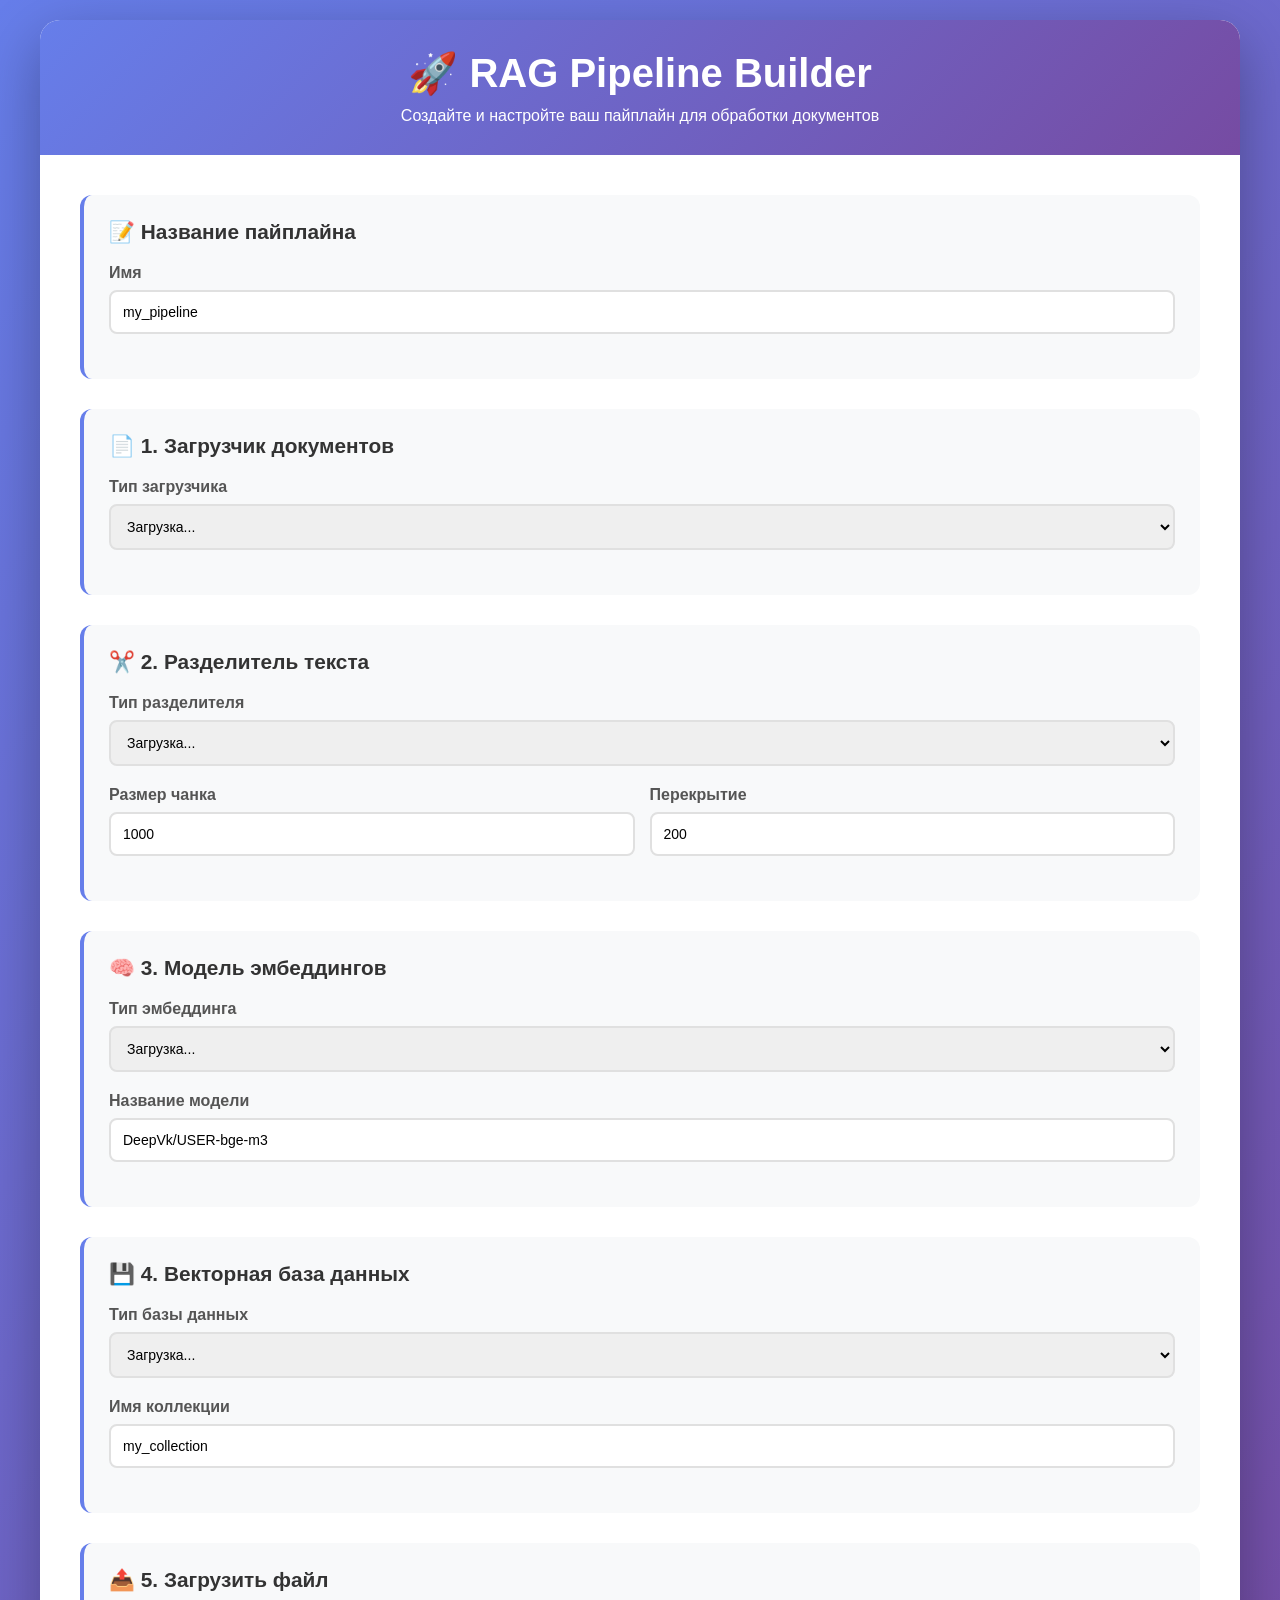
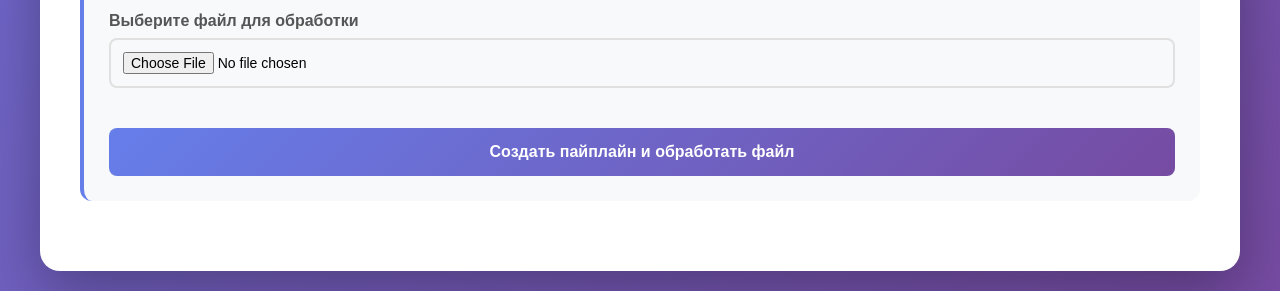
==== index.html @ 28cb011a "added simple web gui" ====
<!DOCTYPE html>
<html lang="ru">
<head>
    <meta charset="UTF-8">
    <meta name="viewport" content="width=device-width, initial-scale=1.0">
    <title>RAG Pipeline Builder</title>
    <style>
        * {
            margin: 0;
            padding: 0;
            box-sizing: border-box;
        }

        body {
            font-family: -apple-system, BlinkMacSystemFont, 'Segoe UI', Roboto, Oxygen, Ubuntu, Cantarell, sans-serif;
            background: linear-gradient(135deg, #667eea 0%, #764ba2 100%);
            min-height: 100vh;
            padding: 20px;
        }

        .container {
            max-width: 1200px;
            margin: 0 auto;
            background: white;
            border-radius: 20px;
            box-shadow: 0 20px 60px rgba(0,0,0,0.3);
            overflow: hidden;
        }

        .header {
            background: linear-gradient(135deg, #667eea 0%, #764ba2 100%);
            color: white;
            padding: 30px;
            text-align: center;
        }

        .header h1 {
            font-size: 2.5em;
            margin-bottom: 10px;
        }

        .content {
            padding: 40px;
        }

        .section {
            margin-bottom: 30px;
            padding: 25px;
            background: #f8f9fa;
            border-radius: 12px;
            border-left: 4px solid #667eea;
        }

        .section h2 {
            color: #333;
            margin-bottom: 20px;
            font-size: 1.3em;
        }

        .form-group {
            margin-bottom: 20px;
        }

        label {
            display: block;
            margin-bottom: 8px;
            font-weight: 600;
            color: #555;
        }

        select, input[type="text"], input[type="number"], input[type="file"] {
            width: 100%;
            padding: 12px;
            border: 2px solid #e0e0e0;
            border-radius: 8px;
            font-size: 14px;
            transition: border-color 0.3s;
        }

        select:focus, input:focus {
            outline: none;
            border-color: #667eea;
        }

        .param-grid {
            display: grid;
            grid-template-columns: repeat(auto-fit, minmax(200px, 1fr));
            gap: 15px;
            margin-top: 15px;
        }

        button {
            background: linear-gradient(135deg, #667eea 0%, #764ba2 100%);
            color: white;
            border: none;
            padding: 15px 40px;
            font-size: 16px;
            font-weight: 600;
            border-radius: 8px;
            cursor: pointer;
            transition: transform 0.2s, box-shadow 0.2s;
            width: 100%;
            margin-top: 20px;
        }

        button:hover {
            transform: translateY(-2px);
            box-shadow: 0 5px 20px rgba(102, 126, 234, 0.4);
        }

        button:disabled {
            opacity: 0.5;
            cursor: not-allowed;
        }

        .progress-container {
            margin-top: 30px;
            display: none;
        }

        .progress-bar {
            width: 100%;
            height: 30px;
            background: #e0e0e0;
            border-radius: 15px;
            overflow: hidden;
            margin-bottom: 10px;
        }

        .progress-fill {
            height: 100%;
            background: linear-gradient(90deg, #667eea 0%, #764ba2 100%);
            width: 0%;
            transition: width 0.3s;
            display: flex;
            align-items: center;
            justify-content: center;
            color: white;
            font-weight: 600;
        }

        .status-message {
            padding: 15px;
            border-radius: 8px;
            margin-top: 10px;
        }

        .status-success {
            background: #d4edda;
            color: #155724;
            border: 1px solid #c3e6cb;
        }

        .status-error {
            background: #f8d7da;
            color: #721c24;
            border: 1px solid #f5c6cb;
        }

        .status-info {
            background: #d1ecf1;
            color: #0c5460;
            border: 1px solid #bee5eb;
        }

        .file-info {
            display: flex;
            align-items: center;
            gap: 10px;
            margin-top: 10px;
            padding: 10px;
            background: white;
            border-radius: 8px;
        }

        .stats {
            display: grid;
            grid-template-columns: repeat(auto-fit, minmax(150px, 1fr));
            gap: 15px;
            margin-top: 20px;
        }

        .stat-card {
            background: white;
            padding: 15px;
            border-radius: 8px;
            text-align: center;
        }

        .stat-value {
            font-size: 2em;
            font-weight: bold;
            color: #667eea;
        }

        .stat-label {
            color: #777;
            font-size: 0.9em;
            margin-top: 5px;
        }
    </style>
</head>
<body>
    <div class="container">
        <div class="header">
            <h1>🚀 RAG Pipeline Builder</h1>
            <p>Создайте и настройте ваш пайплайн для обработки документов</p>
        </div>

        <div class="content">
            <!-- Pipeline Name -->
            <div class="section">
                <h2>📝 Название пайплайна</h2>
                <div class="form-group">
                    <label>Имя</label>
                    <input type="text" id="pipelineName" value="my_pipeline" placeholder="Введите название">
                </div>
            </div>

            <!-- Loader -->
            <div class="section">
                <h2>📄 1. Загрузчик документов</h2>
                <div class="form-group">
                    <label>Тип загрузчика</label>
                    <select id="loaderType">
                        <option value="">Загрузка...</option>
                    </select>
                </div>
            </div>

            <!-- Splitter -->
            <div class="section">
                <h2>✂️ 2. Разделитель текста</h2>
                <div class="form-group">
                    <label>Тип разделителя</label>
                    <select id="splitterType">
                        <option value="">Загрузка...</option>
                    </select>
                </div>
                <div class="param-grid">
                    <div class="form-group">
                        <label>Размер чанка</label>
                        <input type="number" id="chunkSize" value="1000" min="100" max="4000">
                    </div>
                    <div class="form-group">
                        <label>Перекрытие</label>
                        <input type="number" id="chunkOverlap" value="200" min="0" max="1000">
                    </div>
                </div>
            </div>

            <!-- Embedding -->
            <div class="section">
                <h2>🧠 3. Модель эмбеддингов</h2>
                <div class="form-group">
                    <label>Тип эмбеддинга</label>
                    <select id="embeddingType">
                        <option value="">Загрузка...</option>
                    </select>
                </div>
                <div class="form-group">
                    <label>Название модели</label>
                    <input type="text" id="embeddingModel" value="DeepVk/USER-bge-m3">
                </div>
            </div>

            <!-- Database -->
            <div class="section">
                <h2>💾 4. Векторная база данных</h2>
                <div class="form-group">
                    <label>Тип базы данных</label>
                    <select id="databaseType">
                        <option value="">Загрузка...</option>
                    </select>
                </div>
                <div class="form-group">
                    <label>Имя коллекции</label>
                    <input type="text" id="collectionName" value="my_collection">
                </div>
            </div>

            <!-- File Upload -->
            <div class="section">
                <h2>📤 5. Загрузить файл</h2>
                <div class="form-group">
                    <label>Выберите файл для обработки</label>
                    <input type="file" id="fileInput" accept=".pdf,.txt,.md">
                    <div id="fileInfo" class="file-info" style="display: none;"></div>
                </div>
                <button id="processBtn" onclick="processPipeline()">
                    Создать пайплайн и обработать файл
                </button>
            </div>

            <!-- Progress -->
            <div class="progress-container" id="progressContainer">
                <h3>Обработка...</h3>
                <div class="progress-bar">
                    <div class="progress-fill" id="progressFill">0%</div>
                </div>
                <div id="statusMessage" class="status-message status-info"></div>
            </div>

            <!-- Results -->
            <div class="section" id="resultsSection" style="display: none;">
                <h2>✅ Результаты</h2>
                <div class="stats" id="stats"></div>
            </div>
        </div>
    </div>

    <script>
        const API_URL = 'http://localhost:8000';
        let pipelineId = null;

        // Load components on page load
        window.onload = async () => {
            await loadLoaders();
            await loadSplitters();
            await loadEmbeddings();
            await loadDatabases();
        };

        async function loadLoaders() {
            const response = await fetch(`${API_URL}/api/loaders`);
            const loaders = await response.json();
            const select = document.getElementById('loaderType');
            select.innerHTML = loaders.map(l => 
                `<option value="${l.id}">${l.name}</option>`
            ).join('');
        }

        async function loadSplitters() {
            const response = await fetch(`${API_URL}/api/splitters`);
            const splitters = await response.json();
            const select = document.getElementById('splitterType');
            select.innerHTML = splitters.map(s => 
                `<option value="${s.id}">${s.name}</option>`
            ).join('');
        }

        async function loadEmbeddings() {
            const response = await fetch(`${API_URL}/api/embeddings`);
            const embeddings = await response.json();
            const select = document.getElementById('embeddingType');
            select.innerHTML = embeddings.map(e => 
                `<option value="${e.id}">${e.name}</option>`
            ).join('');
        }

        async function loadDatabases() {
            const response = await fetch(`${API_URL}/api/databases`);
            const databases = await response.json();
            const select = document.getElementById('databaseType');
            select.innerHTML = databases.map(d => 
                `<option value="${d.id}">${d.name}</option>`
            ).join('');
        }

        // File input handler
        document.getElementById('fileInput').addEventListener('change', (e) => {
            const file = e.target.files[0];
            if (file) {
                const fileInfo = document.getElementById('fileInfo');
                fileInfo.style.display = 'flex';
                fileInfo.innerHTML = `
                    <span>📄 ${file.name}</span>
                    <span>${(file.size / 1024 / 1024).toFixed(2)} MB</span>
                `;
            }
        });

        async function processPipeline() {
            const file = document.getElementById('fileInput').files[0];
            if (!file) {
                alert('Пожалуйста, выберите файл');
                return;
            }

            // Disable button
            const btn = document.getElementById('processBtn');
            btn.disabled = true;

            try {
                // Create pipeline config
                const config = {
                    name: document.getElementById('pipelineName').value,
                    loader: {
                        type: document.getElementById('loaderType').value
                    },
                    splitter: {
                        type: document.getElementById('splitterType').value,
                        chunk_size: parseInt(document.getElementById('chunkSize').value),
                        chunk_overlap: parseInt(document.getElementById('chunkOverlap').value)
                    },
                    embedding: {
                        type: document.getElementById('embeddingType').value,
                        model_name: document.getElementById('embeddingModel').value,
                        device: 'cpu',
                        normalize_embeddings: true
                    },
                    database: {
                        type: document.getElementById('databaseType').value,
                        collection_name: document.getElementById('collectionName').value
                    }
                };

                // Create pipeline
                showStatus('Создание пайплайна...', 'info');
                const pipelineResp = await fetch(`${API_URL}/api/pipelines`, {
                    method: 'POST',
                    headers: { 'Content-Type': 'application/json' },
                    body: JSON.stringify(config)
                });
                const pipelineData = await pipelineResp.json();
                pipelineId = pipelineData.pipeline_id;

                // Upload file
                showStatus('Загрузка файла...', 'info');
                const formData = new FormData();
                formData.append('file', file);

                const uploadResp = await fetch(
                    `${API_URL}/api/pipelines/${pipelineId}/process`,
                    { method: 'POST', body: formData }
                );
                const uploadData = await uploadResp.json();
                const taskId = uploadData.task_id;

                // Poll for status
                await pollTaskStatus(taskId);

            } catch (error) {
                showStatus(`Ошибка: ${error.message}`, 'error');
                btn.disabled = false;
            }
        }

        async function pollTaskStatus(taskId) {
            const progressContainer = document.getElementById('progressContainer');
            progressContainer.style.display = 'block';

            const interval = setInterval(async () => {
                try {
                    const response = await fetch(`${API_URL}/api/tasks/${taskId}`);
                    const task = await response.json();

                    const progress = (task.progress || 0) * 100;
                    document.getElementById('progressFill').style.width = progress + '%';
                    document.getElementById('progressFill').textContent = Math.round(progress) + '%';

                    showStatus(task.message || 'Обработка...', 'info');

                    if (task.status === 'completed') {
                        clearInterval(interval);
                        showStatus('✅ Обработка завершена успешно!', 'success');
                        document.getElementById('processBtn').disabled = false;
                        showResults(task);
                    } else if (task.status === 'failed') {
                        clearInterval(interval);
                        showStatus(`❌ Ошибка: ${task.error}`, 'error');
                        document.getElementById('processBtn').disabled = false;
                    }
                } catch (error) {
                    clearInterval(interval);
                    showStatus(`Ошибка получения статуса: ${error.message}`, 'error');
                    document.getElementById('processBtn').disabled = false;
                }
            }, 1000);
        }

        function showStatus(message, type) {
            const statusEl = document.getElementById('statusMessage');
            statusEl.textContent = message;
            statusEl.className = `status-message status-${type}`;
        }

        function showResults(task) {
            const resultsSection = document.getElementById('resultsSection');
            resultsSection.style.display = 'block';
            
            const statsEl = document.getElementById('stats');
            statsEl.innerHTML = `
                <div class="stat-card">
                    <div class="stat-value">✓</div>
                    <div class="stat-label">Успешно</div>
                </div>
                <div class="stat-card">
                    <div class="stat-value" id="pipelineIdStat">${pipelineId.substring(0, 8)}...</div>
                    <div class="stat-label">Pipeline ID</div>
                </div>
            `;
        }
    </script>
</body>
</html>
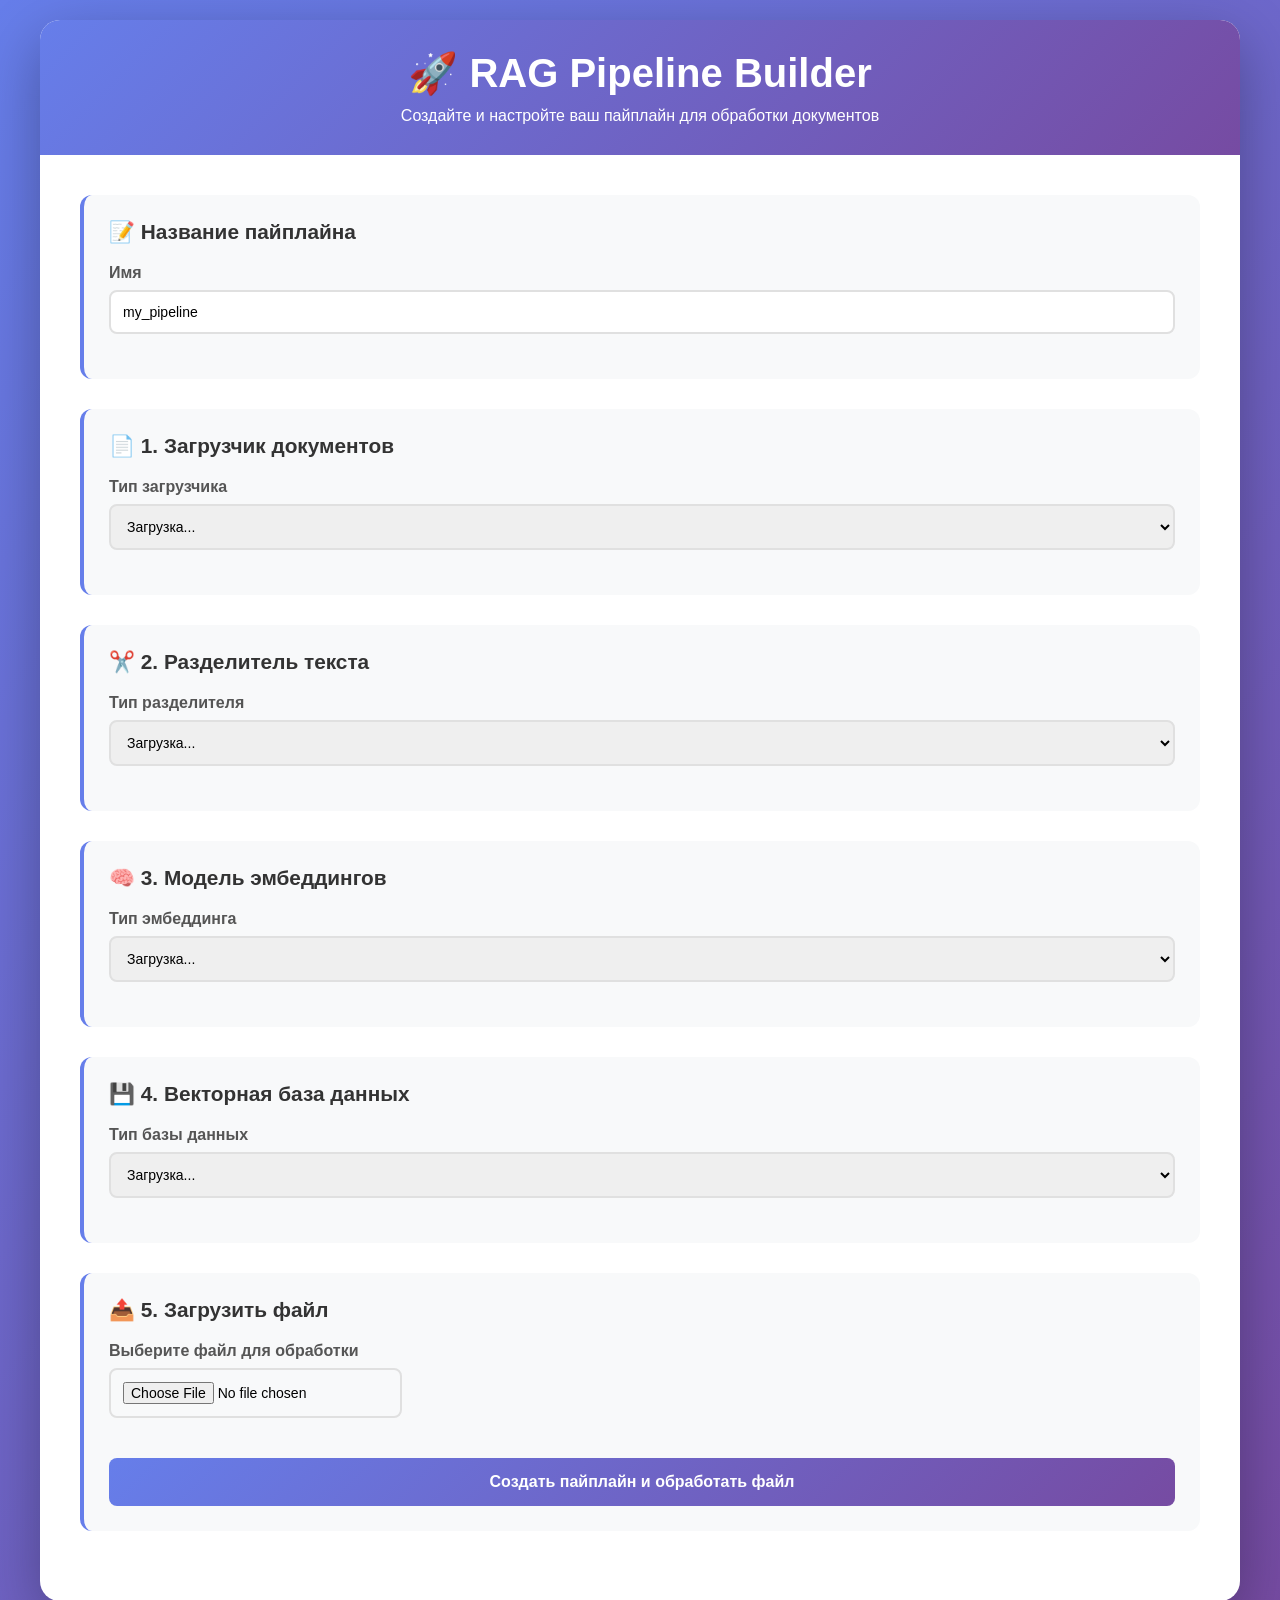
==== commit 095af486: "added dynamic configuration update while changing object" ====
--- a/index.html
+++ b/index.html
@@ -1,5 +1,6 @@
 <!DOCTYPE html>
 <html lang="ru">
+
 <head>
     <meta charset="UTF-8">
     <meta name="viewport" content="width=device-width, initial-scale=1.0">
@@ -23,7 +24,7 @@
             margin: 0 auto;
             background: white;
             border-radius: 20px;
-            box-shadow: 0 20px 60px rgba(0,0,0,0.3);
+            box-shadow: 0 20px 60px rgba(0, 0, 0, 0.3);
             overflow: hidden;
         }
 
@@ -68,8 +69,18 @@
             color: #555;
         }
 
-        select, input[type="text"], input[type="number"], input[type="file"] {
-            width: 100%;
+        .label-description {
+            font-size: 0.85em;
+            color: #777;
+            font-weight: normal;
+            margin-left: 5px;
+        }
+
+        select,
+        input[type="text"],
+        input[type="number"],
+        input[type="file"],
+        input[type="checkbox"] {
             padding: 12px;
             border: 2px solid #e0e0e0;
             border-radius: 8px;
@@ -77,16 +88,46 @@
             transition: border-color 0.3s;
         }
 
-        select:focus, input:focus {
+        select,
+        input[type="text"],
+        input[type="number"] {
+            width: 100%;
+        }
+
+        input[type="checkbox"] {
+            width: auto;
+            margin-right: 8px;
+        }
+
+        select:focus,
+        input:focus {
             outline: none;
             border-color: #667eea;
         }
 
+        .dynamic-params {
+            margin-top: 20px;
+            padding: 20px;
+            background: white;
+            border-radius: 8px;
+            border: 1px solid #e0e0e0;
+        }
+
+        .dynamic-params h3 {
+            font-size: 1.1em;
+            color: #667eea;
+            margin-bottom: 15px;
+        }
+
         .param-grid {
             display: grid;
-            grid-template-columns: repeat(auto-fit, minmax(200px, 1fr));
+            grid-template-columns: repeat(auto-fit, minmax(250px, 1fr));
             gap: 15px;
-            margin-top: 15px;
+        }
+
+        .checkbox-group {
+            display: flex;
+            align-items: center;
         }
 
         button {
@@ -103,7 +144,7 @@
             margin-top: 20px;
         }
 
-        button:hover {
+        button:hover:not(:disabled) {
             transform: translateY(-2px);
             box-shadow: 0 5px 20px rgba(102, 126, 234, 0.4);
         }
@@ -198,8 +239,37 @@
             font-size: 0.9em;
             margin-top: 5px;
         }
+
+        .loading {
+            display: inline-block;
+            width: 20px;
+            height: 20px;
+            border: 3px solid #f3f3f3;
+            border-top: 3px solid #667eea;
+            border-radius: 50%;
+            animation: spin 1s linear infinite;
+            margin-left: 10px;
+        }
+
+        @keyframes spin {
+            0% {
+                transform: rotate(0deg);
+            }
+
+            100% {
+                transform: rotate(360deg);
+            }
+        }
+
+        .empty-state {
+            text-align: center;
+            padding: 20px;
+            color: #999;
+            font-style: italic;
+        }
     </style>
 </head>
+
 <body>
     <div class="container">
         <div class="header">
@@ -222,9 +292,13 @@
                 <h2>📄 1. Загрузчик документов</h2>
                 <div class="form-group">
                     <label>Тип загрузчика</label>
-                    <select id="loaderType">
+                    <select id="loaderType" onchange="loadLoaderParams()">
                         <option value="">Загрузка...</option>
                     </select>
+                </div>
+                <div id="loaderParams" class="dynamic-params" style="display: none;">
+                    <h3>Параметры загрузчика</h3>
+                    <div id="loaderParamsContent" class="param-grid"></div>
                 </div>
             </div>
 
@@ -233,19 +307,13 @@
                 <h2>✂️ 2. Разделитель текста</h2>
                 <div class="form-group">
                     <label>Тип разделителя</label>
-                    <select id="splitterType">
+                    <select id="splitterType" onchange="loadSplitterParams()">
                         <option value="">Загрузка...</option>
                     </select>
                 </div>
-                <div class="param-grid">
-                    <div class="form-group">
-                        <label>Размер чанка</label>
-                        <input type="number" id="chunkSize" value="1000" min="100" max="4000">
-                    </div>
-                    <div class="form-group">
-                        <label>Перекрытие</label>
-                        <input type="number" id="chunkOverlap" value="200" min="0" max="1000">
-                    </div>
+                <div id="splitterParams" class="dynamic-params" style="display: none;">
+                    <h3>Параметры разделителя</h3>
+                    <div id="splitterParamsContent" class="param-grid"></div>
                 </div>
             </div>
 
@@ -254,13 +322,13 @@
                 <h2>🧠 3. Модель эмбеддингов</h2>
                 <div class="form-group">
                     <label>Тип эмбеддинга</label>
-                    <select id="embeddingType">
+                    <select id="embeddingType" onchange="loadEmbeddingParams()">
                         <option value="">Загрузка...</option>
                     </select>
                 </div>
-                <div class="form-group">
-                    <label>Название модели</label>
-                    <input type="text" id="embeddingModel" value="DeepVk/USER-bge-m3">
+                <div id="embeddingParams" class="dynamic-params" style="display: none;">
+                    <h3>Параметры эмбеддинга</h3>
+                    <div id="embeddingParamsContent" class="param-grid"></div>
                 </div>
             </div>
 
@@ -269,13 +337,13 @@
                 <h2>💾 4. Векторная база данных</h2>
                 <div class="form-group">
                     <label>Тип базы данных</label>
-                    <select id="databaseType">
+                    <select id="databaseType" onchange="loadDatabaseParams()">
                         <option value="">Загрузка...</option>
                     </select>
                 </div>
-                <div class="form-group">
-                    <label>Имя коллекции</label>
-                    <input type="text" id="collectionName" value="my_collection">
+                <div id="databaseParams" class="dynamic-params" style="display: none;">
+                    <h3>Параметры базы данных</h3>
+                    <div id="databaseParamsContent" class="param-grid"></div>
                 </div>
             </div>
 
@@ -311,7 +379,22 @@
 
     <script>
         const API_URL = 'http://localhost:8000';
-        let pipelineId = null;
+
+        // Store component schemas
+        let componentSchemas = {
+            loaders: {},
+            splitters: {},
+            embeddings: {},
+            databases: {}
+        };
+
+        // Store current parameter values
+        let currentParams = {
+            loader: {},
+            splitter: {},
+            embedding: {},
+            database: {}
+        };
 
         // Load components on page load
         window.onload = async () => {
@@ -321,43 +404,275 @@
             await loadDatabases();
         };
 
+        // ==========================================
+        // LOAD COMPONENT LISTS
+        // ==========================================
+
         async function loadLoaders() {
-            const response = await fetch(`${API_URL}/api/loaders`);
-            const loaders = await response.json();
-            const select = document.getElementById('loaderType');
-            select.innerHTML = loaders.map(l => 
-                `<option value="${l.id}">${l.name}</option>`
-            ).join('');
+            try {
+                const response = await fetch(`${API_URL}/api/loaders`);
+                const loaders = await response.json();
+                const select = document.getElementById('loaderType');
+
+                select.innerHTML = '<option value="">-- Выберите загрузчик --</option>' +
+                    loaders.map(l => {
+                        componentSchemas.loaders[l.id] = l.config_schema;
+                        return `<option value="${l.id}">${l.name}</option>`;
+                    }).join('');
+            } catch (error) {
+                console.error('Error loading loaders:', error);
+                showStatus('Ошибка загрузки списка загрузчиков', 'error');
+            }
         }
 
         async function loadSplitters() {
-            const response = await fetch(`${API_URL}/api/splitters`);
-            const splitters = await response.json();
-            const select = document.getElementById('splitterType');
-            select.innerHTML = splitters.map(s => 
-                `<option value="${s.id}">${s.name}</option>`
-            ).join('');
+            try {
+                const response = await fetch(`${API_URL}/api/splitters`);
+                const splitters = await response.json();
+                const select = document.getElementById('splitterType');
+
+                select.innerHTML = '<option value="">-- Выберите разделитель --</option>' +
+                    splitters.map(s => {
+                        componentSchemas.splitters[s.id] = s.config_schema;
+                        return `<option value="${s.id}">${s.name}</option>`;
+                    }).join('');
+            } catch (error) {
+                console.error('Error loading splitters:', error);
+            }
         }
 
         async function loadEmbeddings() {
-            const response = await fetch(`${API_URL}/api/embeddings`);
-            const embeddings = await response.json();
-            const select = document.getElementById('embeddingType');
-            select.innerHTML = embeddings.map(e => 
-                `<option value="${e.id}">${e.name}</option>`
-            ).join('');
+            try {
+                const response = await fetch(`${API_URL}/api/embeddings`);
+                const embeddings = await response.json();
+                const select = document.getElementById('embeddingType');
+
+                select.innerHTML = '<option value="">-- Выберите модель --</option>' +
+                    embeddings.map(e => {
+                        componentSchemas.embeddings[e.id] = e.config_schema;
+                        return `<option value="${e.id}">${e.name}</option>`;
+                    }).join('');
+            } catch (error) {
+                console.error('Error loading embeddings:', error);
+            }
         }
 
         async function loadDatabases() {
-            const response = await fetch(`${API_URL}/api/databases`);
-            const databases = await response.json();
-            const select = document.getElementById('databaseType');
-            select.innerHTML = databases.map(d => 
-                `<option value="${d.id}">${d.name}</option>`
-            ).join('');
-        }
-
-        // File input handler
+            try {
+                const response = await fetch(`${API_URL}/api/databases`);
+                const databases = await response.json();
+                const select = document.getElementById('databaseType');
+
+                select.innerHTML = '<option value="">-- Выберите базу данных --</option>' +
+                    databases.map(d => {
+                        componentSchemas.databases[d.id] = d.config_schema;
+                        return `<option value="${d.id}">${d.name}</option>`;
+                    }).join('');
+            } catch (error) {
+                console.error('Error loading databases:', error);
+            }
+        }
+
+        // ==========================================
+        // DYNAMIC PARAMETER LOADING
+        // ==========================================
+
+        function loadLoaderParams() {
+            const selectedType = document.getElementById('loaderType').value;
+            if (!selectedType) {
+                document.getElementById('loaderParams').style.display = 'none';
+                return;
+            }
+
+            const schema = componentSchemas.loaders[selectedType];
+            renderParams('loader', schema, 'loaderParamsContent');
+            document.getElementById('loaderParams').style.display = 'block';
+        }
+
+        function loadSplitterParams() {
+            const selectedType = document.getElementById('splitterType').value;
+            if (!selectedType) {
+                document.getElementById('splitterParams').style.display = 'none';
+                return;
+            }
+
+            const schema = componentSchemas.splitters[selectedType];
+            renderParams('splitter', schema, 'splitterParamsContent');
+            document.getElementById('splitterParams').style.display = 'block';
+        }
+
+        function loadEmbeddingParams() {
+            const selectedType = document.getElementById('embeddingType').value;
+            if (!selectedType) {
+                document.getElementById('embeddingParams').style.display = 'none';
+                return;
+            }
+
+            const schema = componentSchemas.embeddings[selectedType];
+            renderParams('embedding', schema, 'embeddingParamsContent');
+            document.getElementById('embeddingParams').style.display = 'block';
+        }
+
+        function loadDatabaseParams() {
+            const selectedType = document.getElementById('databaseType').value;
+            if (!selectedType) {
+                document.getElementById('databaseParams').style.display = 'none';
+                return;
+            }
+
+            const schema = componentSchemas.databases[selectedType];
+            renderParams('database', schema, 'databaseParamsContent');
+            document.getElementById('databaseParams').style.display = 'block';
+        }
+
+        // ==========================================
+        // RENDER PARAMETERS DYNAMICALLY
+        // ==========================================
+
+        function renderParams(componentType, schema, containerId) {
+            const container = document.getElementById(containerId);
+            container.innerHTML = '';
+
+            if (!schema || !schema.properties) {
+                container.innerHTML = '<div class="empty-state">Нет настраиваемых параметров</div>';
+                return;
+            }
+
+            const properties = schema.properties;
+
+            // Skip 'type' field as it's already selected
+            Object.keys(properties).forEach(key => {
+                if (key === 'type') return;
+
+                const prop = properties[key];
+                const isRequired = schema.required && schema.required.includes(key);
+
+                const formGroup = document.createElement('div');
+                formGroup.className = 'form-group';
+
+                // Create label
+                const label = document.createElement('label');
+                label.textContent = formatFieldName(key);
+                if (isRequired) {
+                    label.innerHTML += ' <span style="color: red;">*</span>';
+                }
+                if (prop.description) {
+                    label.innerHTML += `<span class="label-description">(${prop.description})</span>`;
+                }
+                formGroup.appendChild(label);
+
+                // Create input based on type
+                const input = createInputForType(componentType, key, prop);
+                formGroup.appendChild(input);
+
+                container.appendChild(formGroup);
+            });
+        }
+
+        function createInputForType(componentType, key, prop) {
+            const inputId = `${componentType}_${key}`;
+            let input;
+
+            // Check if it's a boolean
+            if (prop.type === 'boolean') {
+                const wrapper = document.createElement('div');
+                wrapper.className = 'checkbox-group';
+
+                input = document.createElement('input');
+                input.type = 'checkbox';
+                input.id = inputId;
+                input.checked = prop.default !== undefined ? prop.default : false;
+
+                const label = document.createElement('label');
+                label.htmlFor = inputId;
+                label.textContent = 'Включено';
+                label.style.fontWeight = 'normal';
+
+                wrapper.appendChild(input);
+                wrapper.appendChild(label);
+
+                input.addEventListener('change', (e) => {
+                    currentParams[componentType][key] = e.target.checked;
+                });
+
+                currentParams[componentType][key] = input.checked;
+                return wrapper;
+            }
+
+            // Check if it's an enum (Literal in Pydantic)
+            if (prop.enum) {
+                input = document.createElement('select');
+                input.id = inputId;
+
+                prop.enum.forEach(value => {
+                    const option = document.createElement('option');
+                    option.value = value;
+                    option.textContent = value;
+                    if (value === prop.default) {
+                        option.selected = true;
+                    }
+                    input.appendChild(option);
+                });
+
+                input.addEventListener('change', (e) => {
+                    currentParams[componentType][key] = e.target.value;
+                });
+
+                currentParams[componentType][key] = input.value;
+                return input;
+            }
+
+            // Number input
+            if (prop.type === 'integer' || prop.type === 'number') {
+                input = document.createElement('input');
+                input.type = 'number';
+                input.id = inputId;
+
+                if (prop.minimum !== undefined) input.min = prop.minimum;
+                if (prop.maximum !== undefined) input.max = prop.maximum;
+                if (prop.default !== undefined) input.value = prop.default;
+
+                input.addEventListener('input', (e) => {
+                    const value = prop.type === 'integer' ?
+                        parseInt(e.target.value) :
+                        parseFloat(e.target.value);
+                    currentParams[componentType][key] = isNaN(value) ? null : value;
+                });
+
+                currentParams[componentType][key] = input.value ?
+                    (prop.type === 'integer' ? parseInt(input.value) : parseFloat(input.value)) :
+                    null;
+                return input;
+            }
+
+            // Text input (default)
+            input = document.createElement('input');
+            input.type = 'text';
+            input.id = inputId;
+            if (prop.default !== undefined) {
+                input.value = prop.default;
+            }
+
+            input.addEventListener('input', (e) => {
+                currentParams[componentType][key] = e.target.value;
+            });
+
+            currentParams[componentType][key] = input.value;
+            return input;
+        }
+
+        function formatFieldName(key) {
+            // Convert snake_case to Title Case
+            return key
+                .split('_')
+                .map(word => word.charAt(0).toUpperCase() + word.slice(1))
+                .join(' ');
+        }
+
+        // ==========================================
+        // FILE HANDLING
+        // ==========================================
+
         document.getElementById('fileInput').addEventListener('change', (e) => {
             const file = e.target.files[0];
             if (file) {
@@ -370,6 +685,10 @@
             }
         });
 
+        // ==========================================
+        // PIPELINE PROCESSING
+        // ==========================================
+
         async function processPipeline() {
             const file = document.getElementById('fileInput').files[0];
             if (!file) {
@@ -377,33 +696,43 @@
                 return;
             }
 
-            // Disable button
+            // Validate selections
+            const loaderType = document.getElementById('loaderType').value;
+            const splitterType = document.getElementById('splitterType').value;
+            const embeddingType = document.getElementById('embeddingType').value;
+            const databaseType = document.getElementById('databaseType').value;
+
+            if (!loaderType || !splitterType || !embeddingType || !databaseType) {
+                alert('Пожалуйста, выберите все компоненты пайплайна');
+                return;
+            }
+
             const btn = document.getElementById('processBtn');
             btn.disabled = true;
 
             try {
-                // Create pipeline config
+                // Build config with dynamic parameters
                 const config = {
                     name: document.getElementById('pipelineName').value,
                     loader: {
-                        type: document.getElementById('loaderType').value
+                        type: loaderType,
+                        ...currentParams.loader
                     },
                     splitter: {
-                        type: document.getElementById('splitterType').value,
-                        chunk_size: parseInt(document.getElementById('chunkSize').value),
-                        chunk_overlap: parseInt(document.getElementById('chunkOverlap').value)
+                        type: splitterType,
+                        ...currentParams.splitter
                     },
                     embedding: {
-                        type: document.getElementById('embeddingType').value,
-                        model_name: document.getElementById('embeddingModel').value,
-                        device: 'cpu',
-                        normalize_embeddings: true
+                        type: embeddingType,
+                        ...currentParams.embedding
                     },
                     database: {
-                        type: document.getElementById('databaseType').value,
-                        collection_name: document.getElementById('collectionName').value
+                        type: databaseType,
+                        ...currentParams.database
                     }
                 };
+
+                console.log('Pipeline config:', config);
 
                 // Create pipeline
                 showStatus('Создание пайплайна...', 'info');
@@ -412,8 +741,14 @@
                     headers: { 'Content-Type': 'application/json' },
                     body: JSON.stringify(config)
                 });
+
+                if (!pipelineResp.ok) {
+                    const error = await pipelineResp.json();
+                    throw new Error(error.detail || 'Ошибка создания пайплайна');
+                }
+
                 const pipelineData = await pipelineResp.json();
-                pipelineId = pipelineData.pipeline_id;
+                const pipelineId = pipelineData.pipeline_id;
 
                 // Upload file
                 showStatus('Загрузка файла...', 'info');
@@ -424,6 +759,12 @@
                     `${API_URL}/api/pipelines/${pipelineId}/process`,
                     { method: 'POST', body: formData }
                 );
+
+                if (!uploadResp.ok) {
+                    const error = await uploadResp.json();
+                    throw new Error(error.detail || 'Ошибка загрузки файла');
+                }
+
                 const uploadData = await uploadResp.json();
                 const taskId = uploadData.task_id;
 
@@ -478,7 +819,7 @@
         function showResults(task) {
             const resultsSection = document.getElementById('resultsSection');
             resultsSection.style.display = 'block';
-            
+
             const statsEl = document.getElementById('stats');
             statsEl.innerHTML = `
                 <div class="stat-card">
@@ -486,11 +827,12 @@
                     <div class="stat-label">Успешно</div>
                 </div>
                 <div class="stat-card">
-                    <div class="stat-value" id="pipelineIdStat">${pipelineId.substring(0, 8)}...</div>
-                    <div class="stat-label">Pipeline ID</div>
+                    <div class="stat-value">${Math.round((task.progress || 0) * 100)}%</div>
+                    <div class="stat-label">Прогресс</div>
                 </div>
             `;
         }
     </script>
 </body>
+
 </html>
